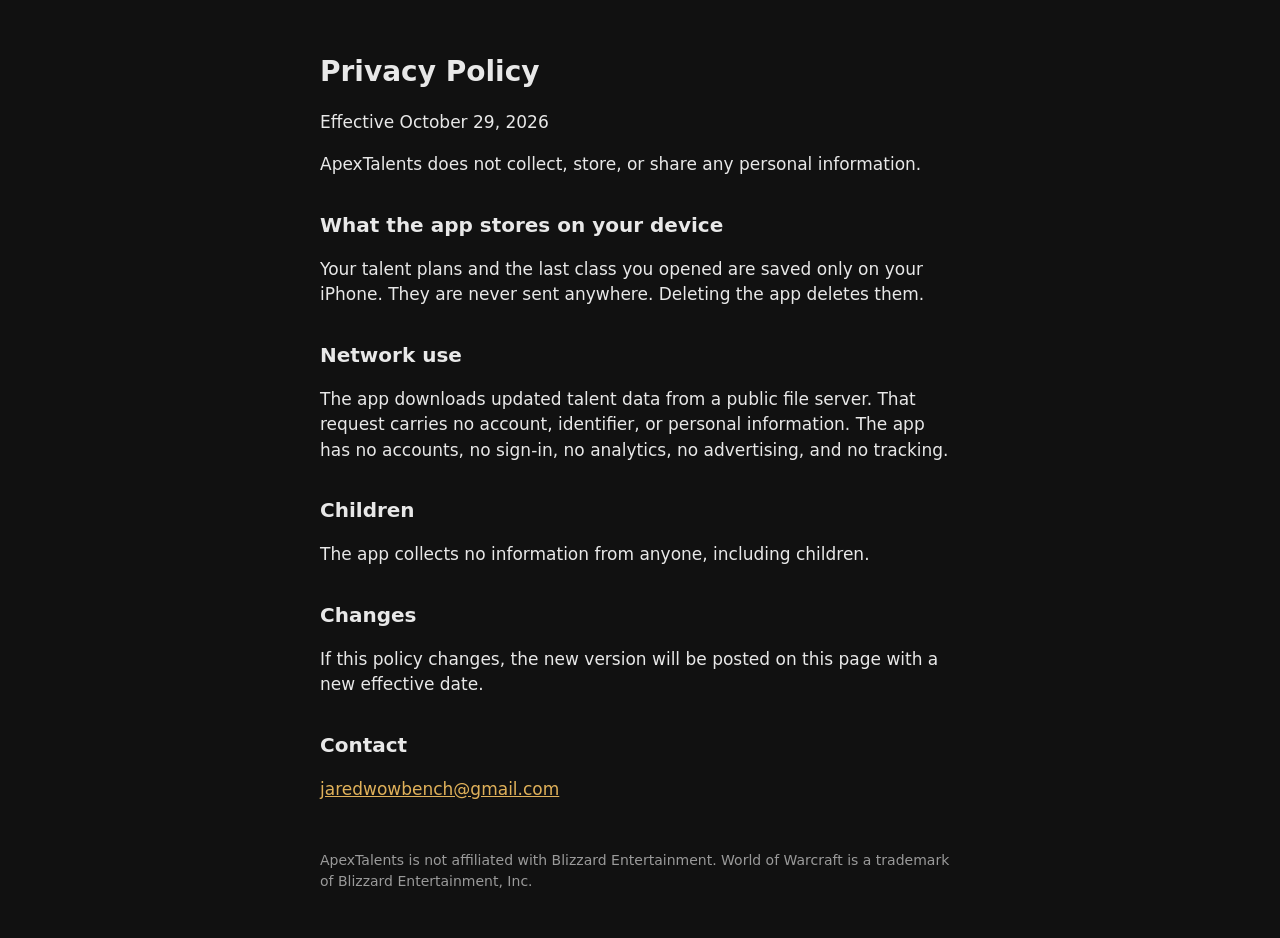
==== privacy.html @ 53a5d07e "Support page and privacy policy" ====
<!doctype html>
<html lang="en">
<head>
<meta charset="utf-8">
<meta name="viewport" content="width=device-width, initial-scale=1">
<title>ApexTalents Privacy Policy</title>
<link rel="stylesheet" href="style.css">
</head>
<body>
<h1>Privacy Policy</h1>
<p>Effective October 29, 2026</p>

<p>ApexTalents does not collect, store, or share any personal information.</p>

<h2>What the app stores on your device</h2>
<p>Your talent plans and the last class you opened are saved only on your iPhone. They are never sent anywhere. Deleting the app deletes them.</p>

<h2>Network use</h2>
<p>The app downloads updated talent data from a public file server. That request carries no account, identifier, or personal information. The app has no accounts, no sign-in, no analytics, no advertising, and no tracking.</p>

<h2>Children</h2>
<p>The app collects no information from anyone, including children.</p>

<h2>Changes</h2>
<p>If this policy changes, the new version will be posted on this page with a new effective date.</p>

<h2>Contact</h2>
<p><a href="mailto:jaredwowbench@gmail.com">jaredwowbench@gmail.com</a></p>

<footer>
<p>ApexTalents is not affiliated with Blizzard Entertainment. World of Warcraft is a trademark of Blizzard Entertainment, Inc.</p>
</footer>
</body>
</html>
---- style.css ----
body { font: 17px/1.5 -apple-system, system-ui, sans-serif; background: #111; color: #e8e8e8; max-width: 640px; margin: 0 auto; padding: 32px 16px; }
h1 { font-size: 28px; margin-bottom: 4px; }
h2 { font-size: 20px; margin-top: 32px; }
a { color: #e0b15a; }
footer { margin-top: 48px; color: #9a9a9a; font-size: 14px; }
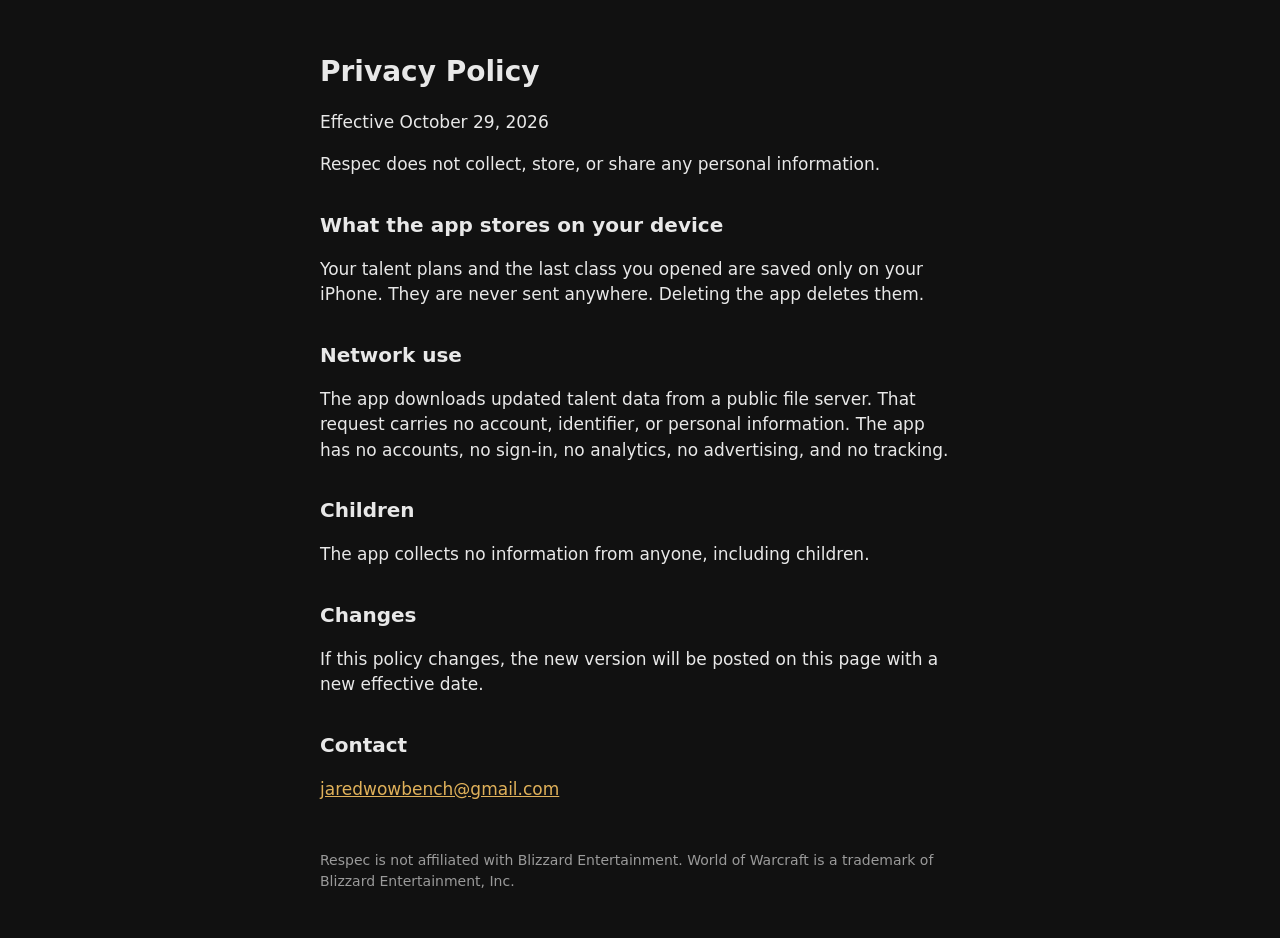
==== commit 5c0b7a17: "Rename to Respec" ====
--- a/privacy.html
+++ b/privacy.html
@@ -3,14 +3,14 @@
 <head>
 <meta charset="utf-8">
 <meta name="viewport" content="width=device-width, initial-scale=1">
-<title>ApexTalents Privacy Policy</title>
+<title>Respec Privacy Policy</title>
 <link rel="stylesheet" href="style.css">
 </head>
 <body>
 <h1>Privacy Policy</h1>
 <p>Effective October 29, 2026</p>
 
-<p>ApexTalents does not collect, store, or share any personal information.</p>
+<p>Respec does not collect, store, or share any personal information.</p>
 
 <h2>What the app stores on your device</h2>
 <p>Your talent plans and the last class you opened are saved only on your iPhone. They are never sent anywhere. Deleting the app deletes them.</p>
@@ -28,7 +28,7 @@
 <p><a href="mailto:jaredwowbench@gmail.com">jaredwowbench@gmail.com</a></p>
 
 <footer>
-<p>ApexTalents is not affiliated with Blizzard Entertainment. World of Warcraft is a trademark of Blizzard Entertainment, Inc.</p>
+<p>Respec is not affiliated with Blizzard Entertainment. World of Warcraft is a trademark of Blizzard Entertainment, Inc.</p>
 </footer>
 </body>
 </html>
